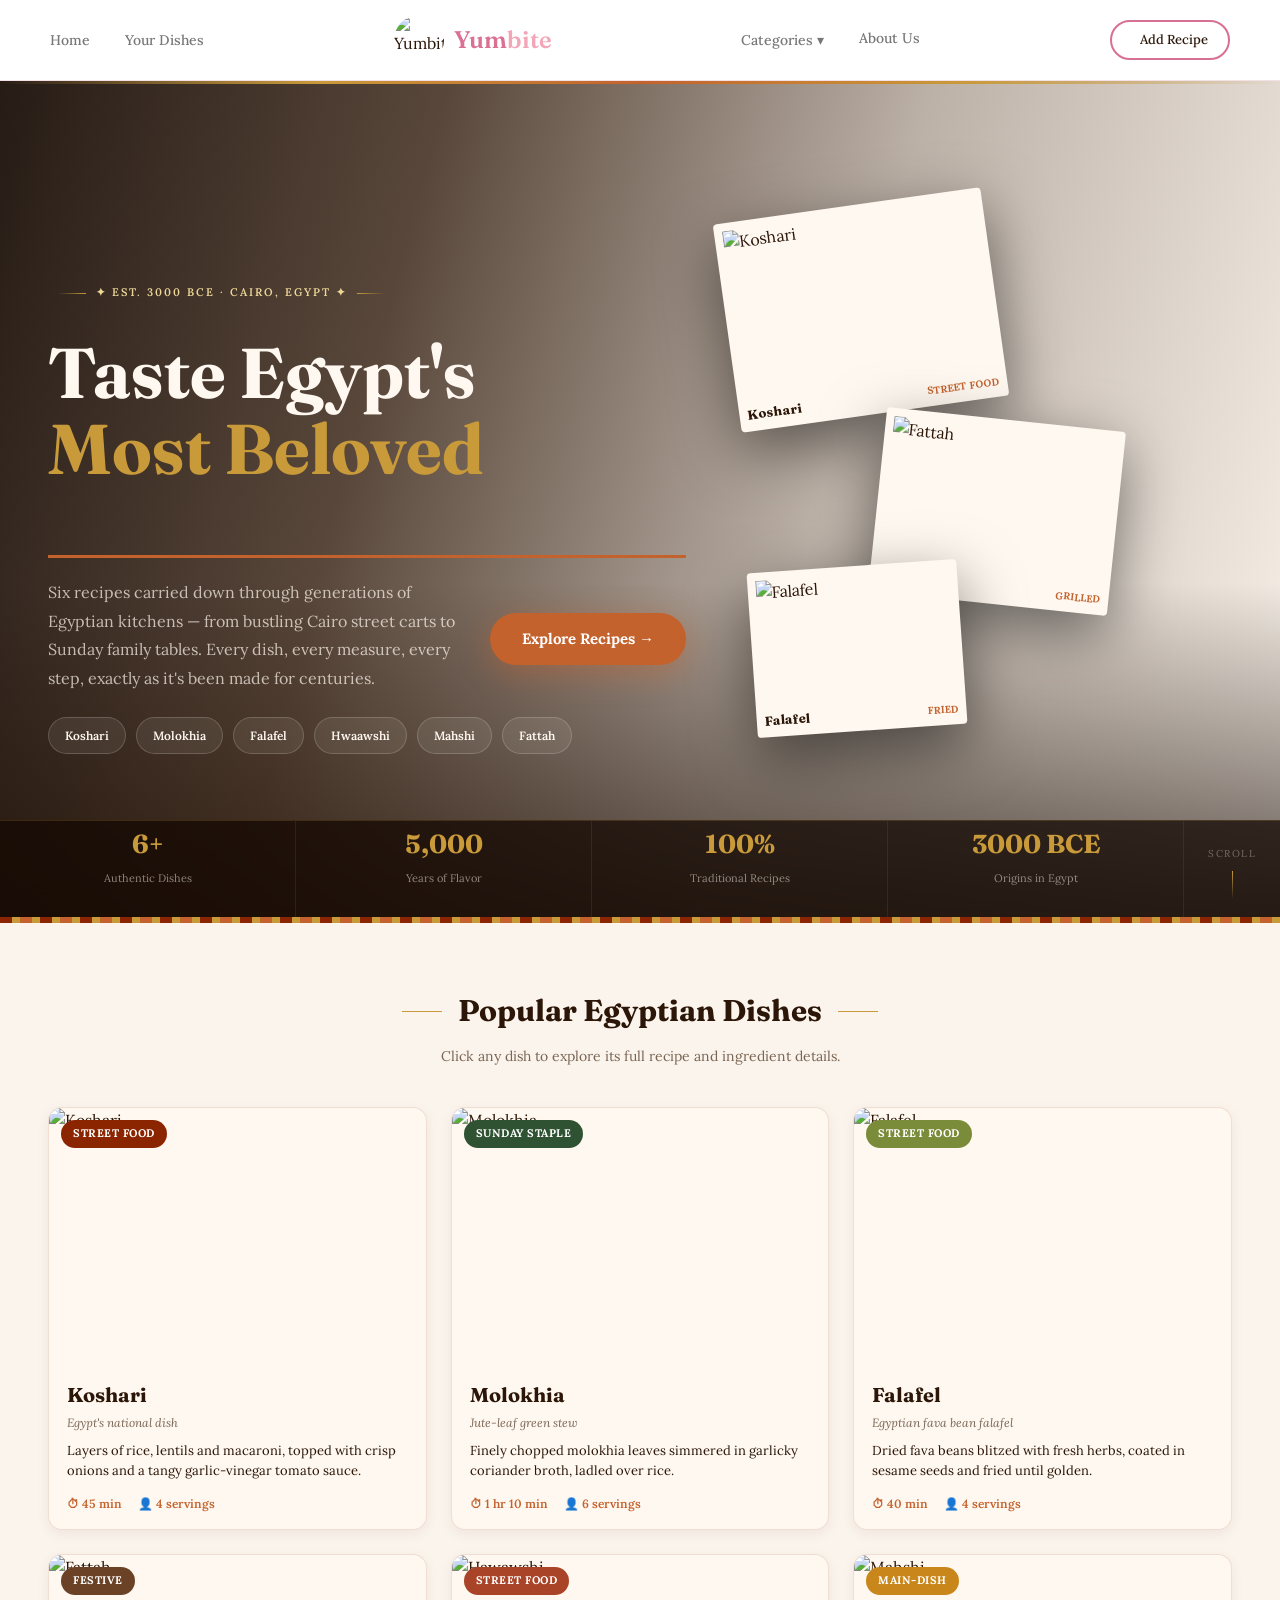
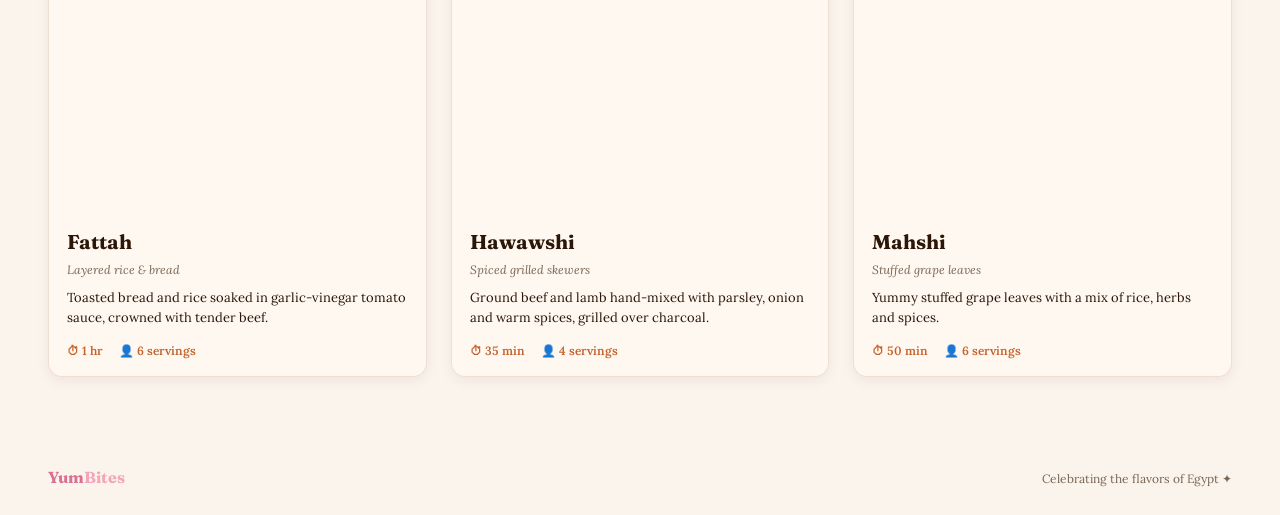
==== Egypt.html @ bc838e88 "Add files via upload" ====
<!DOCTYPE html>
<html lang="en">
<head>
<meta charset="UTF-8">
<meta name="viewport" content="width=device-width, initial-scale=1.0">
<title>YumBites — Taste Egypt's Most Beloved Dishes</title>
<link rel="stylesheet" href="egypt.css">
</head>
<body id="top">

  <!-- ============ NAVBAR ============ -->
  <header class="recipe-header">
        <div class="header-container">
            <nav class="nav-links right-nav">
                <a href="index.html#home">Home</a>
                <a href="dishes.html">Your Dishes</a>
            </nav>

            <div class="logo">
                <img src="images/logo.jpeg" alt="Yumbite Logo">
                <h1>Yum<span>bite</span></h1>
            </div>

            <nav class="nav-links left-nav">
                <div class="dropdown">
                <a href="#" class="dropdown-btn">Categories ▾</a>
                <div class="dropdown-menu">
                    <a href="korea.html">Korea </a>
                     <a href="Italy.html">Italy </a>
                     <a href="mexico.html">Mexico </a>
                </div>
              </div>
                <a href="index.html#about">About Us</a>
            </nav>

            <div class="header-buttons">
                <a href="dishes.html" class="btn add-btn">
                    <i class="fa-solid fa-plus"></i> Add Recipe
                </a>
            </div>
        </div>
    </header>

  <!-- ============ HERO ============ -->
  <header class="hero">
    <div class="hero-strip"></div>
    <div class="hero-inner">
      <div class="hero-left">
        <span class="hero-badge">✦ Est. 3000 BCE · Cairo, Egypt ✦</span>
        <h1 class="hero-headline">
          <span class="line line-white">Taste Egypt's</span>
          <span class="line line-gold">Most Beloved</span>
          <span class="cycle-wrap">
            <span class="cycle-word" style="animation-delay:0s">Koshari</span>
            <span class="cycle-word" style="animation-delay:-2.8s">Molokhia</span>
            <span class="cycle-word" style="animation-delay:-5.6s">Falafel</span>
            <span class="cycle-word" style="animation-delay:-8.4s">Hwaawshi</span>
            <span class="cycle-word" style="animation-delay:-11.2s">Mahshi</span>
            <span class="cycle-word" style="animation-delay:-14s">Fattah</span>
          </span>
        </h1>
        <p class="hero-desc">Six recipes carried down through generations of Egyptian kitchens — from bustling Cairo street carts to Sunday family tables. Every dish, every measure, every step, exactly as it's been made for centuries.</p>
        <div class="hero-cta">
          <a href="#dishes" class="btn-primary">Explore Recipes →</a>
        </div>
         <div class="hero-pills">
          <a href="#dish-koshari" class="pill" style="animation-delay:.55s">Koshari</a>
          <a href="#dish-molokhia" class="pill" style="animation-delay:.62s">Molokhia</a>
          <a href="#dish-taameya" class="pill" style="animation-delay:.69s">Falafel</a>
          <a href="#dish-hwaawshi" class="pill" style="animation-delay:.76s">Hwaawshi</a>
          <a href="#dish-kofta" class="pill" style="animation-delay:.83s">Mahshi</a>
          <a href="#dish-fattah" class="pill" style="animation-delay:.91s">Fattah</a>
        </div>
      </div>
      <div class="hero-right">
        <div class="polaroid polaroid-1">
          <img src="images/koshari.jpeg" alt="Koshari">
          <div class="polaroid-label"><strong>Koshari</strong><span>Street Food</span></div>
        </div>
        <div class="polaroid polaroid-2">
          <img src="images/fattah.jpeg" alt="Fattah">
          <div class="polaroid-label"><strong>Fattah</strong><span>Grilled</span></div>
        </div>
        <div class="polaroid polaroid-3">
          <img src="images/falafel.jpeg" alt="Falafel">
          <div class="polaroid-label"><strong>Falafel</strong><span>Fried</span></div>
        </div>
      </div>
    </div>

    <div class="stats-bar">
      <div class="stat" style="animation-delay:.7s"><strong>6+</strong><span>Authentic Dishes</span></div>
      <div class="stat" style="animation-delay:.8s"><strong>5,000</strong><span>Years of Flavor</span></div>
      <div class="stat" style="animation-delay:.9s"><strong>100%</strong><span>Traditional Recipes</span></div>
      <div class="stat" style="animation-delay:1s"><strong>3000 BCE</strong><span>Origins in Egypt</span></div>
      <div class="scroll-indicator"><span>Scroll</span><i></i></div>
    </div>
  </header>

  <div class="decor-band"></div>

  <!-- ============ DISH GRID ============ -->
  <section class="dish-grid-section" id="dishes">
    <div class="section-heading">
      <h2>Popular Egyptian Dishes</h2>
      <p>Click any dish to explore its full recipe and ingredient details.</p>
    </div>

    <div class="dish-grid">

      <a href="#dish-koshari" class="card card-hover" style="animation-delay:.00s;--hero-color:#8B2500">
        <div class="card-img"><span class="tag">Street Food</span><img src="images/koshari.jpeg" alt="Koshari"></div>
        <div class="card-body">
          <h3>Koshari</h3>
          <p class="sub">Egypt's national dish</p>
          <p class="desc">Layers of rice, lentils and macaroni, topped with crisp onions and a tangy garlic-vinegar tomato sauce.</p>
          <div class="meta"><span>⏱ 45 min</span><span>👤 4 servings</span></div>
        </div>
      </a>

      <a href="#dish-molokhia" class="card card-hover" style="animation-delay:.07s;--hero-color:#2F5233">
        <div class="card-img"><span class="tag">Sunday Staple</span><img src="images/molokhia.jpeg" alt="Molokhia"></div>
        <div class="card-body">
          <h3>Molokhia</h3>
          <p class="sub">Jute-leaf green stew</p>
          <p class="desc">Finely chopped molokhia leaves simmered in garlicky coriander broth, ladled over rice.</p>
          <div class="meta"><span>⏱ 1 hr 10 min</span><span>👤 6 servings</span></div>
        </div>
      </a>

      <a href="#dish-falafel" class="card card-hover" style="animation-delay:.14s;--hero-color:#7A8C3A">
        <div class="card-img"><span class="tag">Street Food</span><img src="images/falafel.jpeg" alt="Falafel"></div>
        <div class="card-body">
          <h3>Falafel</h3>
          <p class="sub">Egyptian fava bean falafel</p>
          <p class="desc">Dried fava beans blitzed with fresh herbs, coated in sesame seeds and fried until golden.</p>
          <div class="meta"><span>⏱ 40 min</span><span>👤 4 servings</span></div>
        </div>
      </a>

      <a href="#dish-fattah" class="card card-hover" style="animation-delay:.21s;--hero-color:#6B4226">
        <div class="card-img"><span class="tag">Festive</span><img src="images/fattah.jpeg" alt="Fattah"></div>
        <div class="card-body">
          <h3>Fattah</h3>
          <p class="sub">Layered rice & bread</p>
          <p class="desc">Toasted bread and rice soaked in garlic-vinegar tomato sauce, crowned with tender beef.</p>
          <div class="meta"><span>⏱ 1 hr</span><span>👤 6 servings</span></div>
        </div>
      </a>

      <a href="#dish-hawawshi" class="card card-hover" style="animation-delay:.28s;--hero-color:#A94428">
        <div class="card-img"><span class="tag">Street Food</span><img src="images/hawawshi.jpeg" alt="Hawawshi"></div>
        <div class="card-body">
          <h3>Hawawshi</h3>
          <p class="sub">Spiced grilled skewers</p>
          <p class="desc">Ground beef and lamb hand-mixed with parsley, onion and warm spices, grilled over charcoal.</p>
          <div class="meta"><span>⏱ 35 min</span><span>👤 4 servings</span></div>
        </div>
      </a>

      <a href="#dish-mahshi" class="card card-hover" style="animation-delay:.35s;--hero-color:#C9861A">
        <div class="card-img"><span class="tag">Main-Dish</span><img src="images/mahshi.jpeg" alt="Mahshi"></div>
        <div class="card-body">
          <h3>Mahshi</h3>
          <p class="sub">Stuffed grape leaves</p>
          <p class="desc">Yummy stuffed grape leaves with a mix of rice, herbs and spices.</p>
          <div class="meta"><span>⏱ 50 min</span><span>👤 6 servings</span></div>
        </div>
      </a>

    </div>
  </section>
  <!-- ============ DISH DETAIL: KOSHARI ============ -->
  <section id="dish-koshari" class="detail" style="--hero-color:#8B2500">
    <div class="splash"><img src="images/koshari.jpeg" alt="Koshari"><div class="splash-overlay"></div><div class="splash-text"><span class="splash-tag">Street Food</span><h2>Koshari</h2></div><div class="splash-bar"><span></span></div></div>
    <div class="detail-left">
      <a href="#home" class="back-btn">←</a>
      <div class="detail-hero">
        <img src="images/koshari.jpeg" alt="Koshari">
        <div class="detail-hero-text">
          <span class="detail-tag">Street Food</span>
          <h2>Koshari</h2>
          <p>Egypt's national dish</p>
        </div>
      </div>
      <div class="meta-row">
        <span>⏱ 45 min</span><span>📊 Easy</span><span>👤 4 servings</span>
      </div>
      <p class="detail-desc">Koshari is the dish every Egyptian grows up on — a hearty, entirely vegetarian bowl of rice, lentils and macaroni, finished with crisp fried onions, chickpeas and a bright garlic-vinegar tomato sauce. It's sold from carts on nearly every Cairo street corner and made just as often at home.</p>
      <div class="ing-heading"><h3>How to Prepare</h3></div>
      <ol class="steps">
        <li><span class="num">1</span><div><h4>Cook the rice</h4><p>Steam the rice until tender and fluffy, then set aside covered.</p></div></li>
        <li><span class="num">2</span><div><h4>Cook the lentils</h4><p>Simmer lentils in salted water until soft, about 20 minutes.</p></div></li>
        <li><span class="num">3</span><div><h4>Boil the macaroni</h4><p>Cook until just al dente, then drain.</p></div></li>
        <li><span class="num">4</span><div><h4>Fry the onions</h4><p>Fry sliced onions in oil until deep golden and crisp; drain on paper towels.</p></div></li>
        <li><span class="num">5</span><div><h4>Make the sauce</h4><p>Simmer tomato sauce with garlic vinegar and a pinch of chili until thickened.</p></div></li>
        <li><span class="num">6</span><div><h4>Layer & serve</h4><p>Layer rice, lentils, macaroni and chickpeas in a bowl, top with sauce and crispy onions.</p></div></li>
      </ol>
    </div>

    <div class="detail-right">
      <div class="right-header"><h3>Ingredient Details</h3><p>7 ingredients</p></div>
      <div class="ing-cards">
        <div class="ing-card"><span class="emoji">🍚</span><strong>Rice</strong><span class="amt">1 cup</span><span class="note">Long-grain, rinsed</span></div>
        <div class="ing-card"><span class="emoji"></span><strong>Brown lentils</strong><span class="amt">1 cup</span><span class="note">Pre-soaked 10 min</span></div>
        <div class="ing-card"><span class="emoji">🍝</span><strong>Macaroni</strong><span class="amt">1 cup</span><span class="note">Small elbow shape</span></div>
        <div class="ing-card"><span class="emoji">🧅</span><strong>Onions</strong><span class="amt">3 large</span><span class="note">Thin half-moons</span></div>
        <div class="ing-card"><span class="emoji"></span><strong>Chickpeas</strong><span class="amt">1 can</span><span class="note">Drained & warmed</span></div>
        <div class="ing-card"><span class="emoji">🍅</span><strong>Tomato sauce</strong><span class="amt">2 cups</span><span class="note">Simple passata</span></div>
      </div>

      <div class="flavor-card">
        <h4>Flavor Profile</h4>
        <div class="flavor-bar"><span>Savory</span><div class="track"><div class="fill" style="width:85%"></div></div></div>
        <div class="flavor-bar"><span>Spice</span><div class="track"><div class="fill" style="width:40%"></div></div></div>
        <div class="flavor-bar"><span>Aromatic</span><div class="track"><div class="fill" style="width:70%"></div></div></div>
        <div class="flavor-bar"><span>Richness</span><div class="track"><div class="fill" style="width:55%"></div></div></div>
      </div>

      <div class="tip-card">
        <h4>💡 Chef's Tip</h4>
        <p>Don't skip the garlic vinegar — it's the tang that ties every layer together. Make extra sauce; koshari always wants more.</p>
      </div>

      <div class="serve-card">
        <span class="emoji">👤</span><strong>Serves 4</strong>
        <p>Scale the rice and lentils 1:1 to feed a crowd.</p>
      </div>
    </div>
  </section>

  <!-- ============ DISH DETAIL: MOLOKHIA ============ -->
  <section id="dish-molokhia" class="detail" style="--hero-color:#2F5233">
    <div class="splash"><img src="images/molokhia.jpeg" alt="Molokhia"><div class="splash-overlay"></div><div class="splash-text"><span class="splash-tag">Sunday Staple</span><h2>Molokhia</h2></div><div class="splash-bar"><span></span></div></div>
    <div class="detail-left">
      <a href="#home" class="back-btn">←</a>
      <div class="detail-hero">
        <img src="images/molokhia.jpeg" alt="Molokhia">
        <div class="detail-hero-text">
          <span class="detail-tag">Sunday Staple</span>
          <h2>Molokhia</h2>
          <p>Jute-leaf green stew</p>
        </div>
      </div>
      <div class="meta-row">
        <span>⏱ 1 hr 10 min</span><span>📊 Medium</span><span>👤 6 servings</span>
      </div>
      <p class="detail-desc">Molokhia is a deep-green, garlicky stew made from finely chopped jute leaves simmered in rich broth. Ladled hot over rice, it's the dish most Egyptians name first when asked about home cooking.</p>
      <div class="ing-heading"><h3>How to Prepare</h3></div>
      <ol class="steps">
        <li><span class="num">1</span><div><h4>Prepare the broth</h4><p>Bring chicken broth to a gentle simmer in a wide pot.</p></div></li>
        <li><span class="num">2</span><div><h4>Chop the leaves</h4><p>Finely chop or mince the molokhia leaves until almost fine as herbs.</p></div></li>
        <li><span class="num">3</span><div><h4>Make the taqliya</h4><p>Sizzle crushed garlic and coriander in hot ghee until fragrant, about 30 seconds.</p></div></li>
        <li><span class="num">4</span><div><h4>Combine</h4><p>Stir the taqliya and chopped leaves into the simmering broth.</p></div></li>
        <li><span class="num">5</span><div><h4>Simmer</h4><p>Cook gently for 10–15 minutes, stirring often — don't let it boil hard.</p></div></li>
        <li><span class="num">6</span><div><h4>Serve</h4><p>Ladle hot over steamed rice.</p></div></li>
      </ol>
    </div>

    <div class="detail-right">
      <div class="right-header"><h3>Ingredient Details</h3><p>6 ingredients</p></div>
      <div class="ing-cards">
        <div class="ing-card"><span class="emoji">🌿</span><strong>Molokhia</strong><span class="amt">500g</span><span class="note">Fresh or frozen</span></div>
        <div class="ing-card"><span class="emoji">🍗</span><strong>Broth</strong><span class="amt">4 cups</span><span class="note">Chicken or rabbit</span></div>
        <div class="ing-card"><span class="emoji">🧄</span><strong>Garlic</strong><span class="amt">6 cloves</span><span class="note">Crushed, not minced</span></div>
        <div class="ing-card"><span class="emoji">🌱</span><strong>Coriander</strong><span class="amt">2 tbsp</span><span class="note">Freshly ground</span></div>
        <div class="ing-card"><span class="emoji">🧈</span><strong>Ghee</strong><span class="amt">2 tbsp</span><span class="note">Or clarified butter</span></div>
        <div class="ing-card"><span class="emoji">🍚</span><strong>Rice</strong><span class="amt">2 cups</span><span class="note">Served alongside</span></div>
      </div>

      <div class="flavor-card">
        <h4>Flavor Profile</h4>
        <div class="flavor-bar"><span>Savory</span><div class="track"><div class="fill" style="width:80%"></div></div></div>
        <div class="flavor-bar"><span>Spice</span><div class="track"><div class="fill" style="width:30%"></div></div></div>
        <div class="flavor-bar"><span>Aromatic</span><div class="track"><div class="fill" style="width:90%"></div></div></div>
        <div class="flavor-bar"><span>Richness</span><div class="track"><div class="fill" style="width:60%"></div></div></div>
      </div>

      <div class="tip-card">
        <h4>💡 Chef's Tip</h4>
        <p>The garlic-coriander taqliya is sizzled separately and stirred in last — it's what gives molokhia its signature aroma.</p>
      </div>

      <div class="serve-card">
        <span class="emoji">👤</span><strong>Serves 6</strong>
        <p>Pairs traditionally with plain rice and a squeeze of lemon.</p>
      </div>
    </div>
  </section>

  <!-- ============ DISH DETAIL: Falafel ============ -->
  <section id="dish-falafel" class="detail" style="--hero-color:#7A8C3A">
    <div class="splash"><img src="images/falafel.jpeg" alt="Falafel"><div class="splash-overlay"></div><div class="splash-text"><span class="splash-tag">Street Food</span><h2>Falafel</h2></div><div class="splash-bar"><span></span></div></div>
    <div class="detail-left">
      <a href="#home" class="back-btn">←</a>
      <div class="detail-hero">
        <img src="images/falafel.jpeg" alt="Falafel">
        <div class="detail-hero-text">
          <span class="detail-tag">Street Food</span>
          <h2>Falafel</h2>
          <p>Egyptian fava bean falafel</p>
        </div>
      </div>
      <div class="meta-row">
        <span>⏱ 40 min</span><span>📊 Medium</span><span>👤 4 servings</span>
      </div>
      <p class="detail-desc">Unlike the chickpea falafel found elsewhere, Egyptian ta'ameya is made from dried fava beans blended with a generous handful of fresh herbs, then rolled in sesame seeds before frying — giving it a shatteringly crisp shell and a vivid green center.</p>
      <div class="ing-heading"><h3>How to Prepare</h3></div>
      <ol class="steps">
        <li><span class="num">1</span><div><h4>Soak the beans</h4><p>Soak split fava beans overnight in plenty of water.</p></div></li>
        <li><span class="num">2</span><div><h4>Grind with herbs</h4><p>Drain and process the beans with herbs, onion and garlic to a coarse paste.</p></div></li>
        <li><span class="num">3</span><div><h4>Season</h4><p>Mix in ground coriander, cumin, salt and a little baking powder; rest 20 minutes.</p></div></li>
        <li><span class="num">4</span><div><h4>Shape</h4><p>Form into small flat patties.</p></div></li>
        <li><span class="num">5</span><div><h4>Coat in sesame</h4><p>Press each patty into sesame seeds on both sides.</p></div></li>
        <li><span class="num">6</span><div><h4>Fry</h4><p>Deep fry in hot oil until deep golden and crisp, about 3 minutes per side.</p></div></li>
      </ol>
    </div>

    <div class="detail-right">
      <div class="right-header"><h3>Ingredient Details</h3><p>6 ingredients</p></div>
      <div class="ing-cards">
        <div class="ing-card"><span class="emoji">🫘</span><strong>Fava beans</strong><span class="amt">2 cups</span><span class="note">Dried, split, soaked</span></div>
        <div class="ing-card"><span class="emoji">🌿</span><strong>Herbs</strong><span class="amt">2 cups</span><span class="note">Parsley & cilantro</span></div>
        <div class="ing-card"><span class="emoji">🌱</span><strong>Dill</strong><span class="amt">½ cup</span><span class="note">Fresh only</span></div>
        <div class="ing-card"><span class="emoji">🧅</span><strong>Onion</strong><span class="amt">1 medium</span><span class="note">Roughly chopped</span></div>
        <div class="ing-card"><span class="emoji">🧄</span><strong>Garlic</strong><span class="amt">4 cloves</span><span class="note">Peeled</span></div>
        <div class="ing-card"><span class="emoji">🌰</span><strong>Sesame seeds</strong><span class="amt">½ cup</span><span class="note">For coating</span></div>
      </div>

      <div class="flavor-card">
        <h4>Flavor Profile</h4>
        <div class="flavor-bar"><span>Savory</span><div class="track"><div class="fill" style="width:70%"></div></div></div>
        <div class="flavor-bar"><span>Spice</span><div class="track"><div class="fill" style="width:45%"></div></div></div>
        <div class="flavor-bar"><span>Aromatic</span><div class="track"><div class="fill" style="width:95%"></div></div></div>
        <div class="flavor-bar"><span>Richness</span><div class="track"><div class="fill" style="width:35%"></div></div></div>
      </div>

      <div class="tip-card">
        <h4>💡 Chef's Tip</h4>
        <p>Never use canned or cooked beans — raw soaked fava is what gives ta'ameya its light, fluffy interior.</p>
      </div>

      <div class="serve-card">
        <span class="emoji">👤</span><strong>Serves 4</strong>
        <p>Makes about 20 patties — great tucked into warm bread.</p>
      </div>
    </div>
  </section>

  <!-- ============ DISH DETAIL: FATTAH ============ -->
  <section id="dish-fattah" class="detail" style="--hero-color:#6B4226">
    <div class="splash"><img src="images/fattah.jpeg" alt="Fattah"><div class="splash-overlay"></div><div class="splash-text"><span class="splash-tag">Festive</span><h2>Fattah</h2></div><div class="splash-bar"><span></span></div></div>
    <div class="detail-left">
      <a href="#home" class="back-btn">←</a>
      <div class="detail-hero">
        <img src="images/fattah.jpeg" alt="Fattah">
        <div class="detail-hero-text">
          <span class="detail-tag">Festive</span>
          <h2>Fattah</h2>
          <p>Layered rice & bread</p>
        </div>
      </div>
      <div class="meta-row">
        <span>⏱ 1 hr</span><span>📊 Medium</span><span>👤 6 servings</span>
      </div>
      <p class="detail-desc">Fattah is a celebration dish — crisp toasted bread and fragrant rice soaked in a bright garlic-vinegar tomato sauce, layered and topped with tender slow-cooked beef. It's the centerpiece of feasts and family gatherings.</p>
      <div class="ing-heading"><h3>How to Prepare</h3></div>
      <ol class="steps">
        <li><span class="num">1</span><div><h4>Toast the bread</h4><p>Tear bread into pieces and toast or fry until deeply crisp.</p></div></li>
        <li><span class="num">2</span><div><h4>Cook the rice</h4><p>Steam rice with a touch of ghee until fluffy.</p></div></li>
        <li><span class="num">3</span><div><h4>Boil the meat</h4><p>Simmer beef cubes with onion and bay leaf until fork-tender, about 1.5 hours.</p></div></li>
        <li><span class="num">4</span><div><h4>Make the sauce</h4><p>Combine tomato sauce with garlic vinegar and a splash of the beef broth; simmer.</p></div></li>
        <li><span class="num">5</span><div><h4>Layer</h4><p>Layer toasted bread, then rice, then soak generously with sauce.</p></div></li>
        <li><span class="num">6</span><div><h4>Top & serve</h4><p>Crown with the beef and a final drizzle of sauce.</p></div></li>
      </ol>
    </div>

    <div class="detail-right">
      <div class="right-header"><h3>Ingredient Details</h3><p>6 ingredients</p></div>
      <div class="ing-cards">
        <div class="ing-card"><span class="emoji">🍞</span><strong>Flatbread</strong><span class="amt">4 loaves</span><span class="note">Toasted to shards</span></div>
        <div class="ing-card"><span class="emoji">🍚</span><strong>Rice</strong><span class="amt">2 cups</span><span class="note">Long-grain</span></div>
        <div class="ing-card"><span class="emoji">🥩</span><strong>Beef</strong><span class="amt">1 kg</span><span class="note">Chuck, cubed</span></div>
        <div class="ing-card"><span class="emoji">🍅</span><strong>Tomato sauce</strong><span class="amt">2 cups</span><span class="note">Simmered thick</span></div>
        <div class="ing-card"><span class="emoji">🧄</span><strong>Garlic vinegar</strong><span class="amt">4 tbsp</span><span class="note">Sharp & bright</span></div>
        <div class="ing-card"><span class="emoji">🧈</span><strong>Ghee</strong><span class="amt">3 tbsp</span><span class="note">For frying bread</span></div>
      </div>

      <div class="flavor-card">
        <h4>Flavor Profile</h4>
        <div class="flavor-bar"><span>Savory</span><div class="track"><div class="fill" style="width:90%"></div></div></div>
        <div class="flavor-bar"><span>Spice</span><div class="track"><div class="fill" style="width:35%"></div></div></div>
        <div class="flavor-bar"><span>Aromatic</span><div class="track"><div class="fill" style="width:75%"></div></div></div>
        <div class="flavor-bar"><span>Richness</span><div class="track"><div class="fill" style="width:85%"></div></div></div>
      </div>

      <div class="tip-card">
        <h4>💡 Chef's Tip</h4>
        <p>Soak the bread just before serving — any earlier and it turns soggy instead of staying pleasantly crisp underneath.</p>
      </div>

      <div class="serve-card">
        <span class="emoji">👤</span><strong>Serves 6</strong>
        <p>Traditionally served at celebrations and Eid gatherings.</p>
      </div>
    </div>
  </section>

<!-- ============ DISH DETAIL: HAWAWSHI ============ -->
<section id="dish-hawawshi" class="detail" style="--hero-color:#A94428">

  <div class="splash">
    <img src="images/hawawshi.jpeg" alt="Hawawshi">
    <div class="splash-overlay"></div>

    <div class="splash-text">
      <span class="splash-tag">Street Food</span>
      <h2>Hawawshi</h2>
    </div>

    <div class="splash-bar">
      <span></span>
    </div>
  </div>

  <div class="detail-left">

    <a href="#home" class="back-btn">←</a>

    <div class="detail-hero">
      <img src="images/hawawshi.jpeg" alt="Hawawshi">

      <div class="detail-hero-text">
        <span class="detail-tag">Street Food</span>
        <h2>Hawawshi</h2>
        <p>Egyptian spiced meat stuffed in bread</p>
      </div>
    </div>

    <div class="meta-row">
      <span>⏱ 35 min</span>
      <span>📊 Easy</span>
      <span>👤 4 servings</span>
    </div>

    <p class="detail-desc">
      Hawawshi is a beloved Egyptian street food made by stuffing
      pita or baladi bread with seasoned minced beef, onion, peppers
      and aromatic spices. The stuffed bread is baked or grilled until
      the bread becomes crisp and golden while the meat remains juicy
      and flavorful.
    </p>
    <div class="ing-heading">
      <h3>How to Prepare</h3>
    </div>

    <ol class="steps">

      <li>
        <span class="num">1</span>
        <div>
          <h4>Prepare the filling</h4>
          <p>
            Mix the ground beef with chopped onion, green pepper,
            parsley, garlic, cumin, coriander, salt and black pepper.
          </p>
        </div>
      </li>

      <li>
        <span class="num">2</span>
        <div>
          <h4>Prepare the bread</h4>
          <p>
            Carefully open each loaf of baladi bread to create a pocket
            without tearing the bread.
          </p>
        </div>
      </li>

      <li>
        <span class="num">3</span>
        <div>
          <h4>Stuff the bread</h4>
          <p>
            Spread an even layer of the meat mixture inside each loaf.
            Do not overfill the bread.
          </p>
        </div>
      </li>

      <li>
        <span class="num">4</span>
        <div>
          <h4>Brush with oil</h4>
          <p>
            Lightly brush both sides of the stuffed bread with oil.
          </p>
        </div>
      </li>

      <li>
        <span class="num">5</span>
        <div>
          <h4>Bake</h4>
          <p>
            Bake in a preheated oven at 200°C until the bread is crisp
            and golden and the meat is fully cooked, about 15–20 minutes.
          </p>
        </div>
      </li>

      <li>
        <span class="num">6</span>
        <div>
          <h4>Serve</h4>
          <p>
            Cut the Hawawshi into pieces and serve hot with salad,
            pickles or tahini.
          </p>
        </div>
      </li>

    </ol>

  </div>

  <div class="detail-right">

    <div class="right-header">
      <h3>Ingredient Details</h3>
      <p>8 ingredients</p>
    </div>

    <div class="ing-cards">

      <div class="ing-card">
        <span class="emoji">🥩</span>
        <strong>Ground beef</strong>
        <span class="amt">500g</span>
        <span class="note">Fresh minced beef</span>
      </div>

      <div class="ing-card">
        <span class="emoji">🧅</span>
        <strong>Onion</strong>
        <span class="amt">1 large</span>
        <span class="note">Finely chopped</span>
      </div>

      <div class="ing-card">
        <span class="emoji">🌶️</span>
        <strong>Green pepper</strong>
        <span class="amt">1 medium</span>
        <span class="note">Finely chopped</span>
      </div>

      <div class="ing-card">
        <span class="emoji">🌿</span>
        <strong>Parsley</strong>
        <span class="amt">½ cup</span>
        <span class="note">Fresh & chopped</span>
      </div>

      <div class="ing-card">
        <span class="emoji">🧄</span>
        <strong>Garlic</strong>
        <span class="amt">3 cloves</span>
        <span class="note">Minced</span>
      </div>

      <div class="ing-card">
        <span class="emoji">🌶️</span>
        <strong>Cumin</strong>
        <span class="amt">1 tsp</span>
        <span class="note">Ground</span>
      </div>

      <div class="ing-card">
        <span class="emoji">🌿</span>
        <strong>Coriander</strong>
        <span class="amt">1 tsp</span>
        <span class="note">Ground</span>
      </div>

      <div class="ing-card">
        <span class="emoji">🫓</span>
        <strong>Baladi bread</strong>
        <span class="amt">4 loaves</span>
        <span class="note">Fresh Egyptian bread</span></div>
    </div>

    <div class="flavor-card">
      <h4>Flavor Profile</h4>
      <div class="flavor-bar"><span>Savory</span><div class="track"><div class="fill" style="width:90%"></div></div></div>
      <div class="flavor-bar"><span>Spice</span><div class="track"><div class="fill" style="width:60%"></div></div></div>
      <div class="flavor-bar"><span>Aromatic</span><div class="track"><div class="fill" style="width:75%"></div></div></div>
      <div class="flavor-bar"><span>Richness</span><div class="track"><div class="fill" style="width:80%"></div></div>
      </div>

    </div>

    <div class="tip-card">
      <h4>💡 Chef's Tip</h4>
      <p>
        Spread the meat mixture evenly and keep it relatively thin.
        This helps the meat cook completely before the bread becomes
        too dark.
      </p>
    </div>

    <div class="serve-card">
      <span class="emoji">👤</span>
      <strong>Serves 4</strong>
      <p>Serve hot with pickles, salad, tahini or your favorite dipping sauce.
      </p>
    </div>

  </div>

</section>
  <!-- ============ DISH DETAIL: MAHSHI ============ -->
  <section id="dish-mahshi" class="detail" style="--hero-color:#C9861A">
    <div class="splash"><img src="images/mahshi.jpeg" alt="Mahshi"><div class="splash-overlay"></div><div class="splash-text"><span class="splash-tag">Main-Dish</span><h2>Mahshi</h2></div><div class="splash-bar"><span></span></div></div>
    <div class="detail-left">
      <a href="#home" class="back-btn">←</a>
      <div class="detail-hero">
        <img src="images/mahshi.jpeg" alt="Mahshi">
        <div class="detail-hero-text">
          <span class="detail-tag">Main-Dish</span>
          <h2>Mahshi</h2>
          <p>Stuffed zucchini & eggplant</p>
        </div>
      </div>
      <div class="meta-row">
        <span>⏱  1 hr 15 min</span><span>📊 Easy</span><span>👤 6 servings</span>
      </div>
      <p class="detail-desc">Egyptian Mahshi is a beloved homemade dish made with hollowed zucchini
      and eggplant stuffed with a flavorful rice mixture of tomatoes, onions,
      herbs and warm spices. The vegetables are slowly cooked in a rich tomato
      broth until tender, juicy and full of traditional Egyptian flavor..</p>
      <div class="ing-heading"><h3>How to Prepare</h3></div>
      <ol class="steps">
       <li><span class="num">1</span><div><h4>Prepare the vegetables</h4><p> Wash the zucchini and eggplant. Carefully hollow them out using a vegetable corer, leaving enough flesh around the edges so they don't break.</p></div></li>
      <li><span class="num">2</span><div><h4>Make the rice filling</h4><p>Mix rinsed rice with grated tomatoes, chopped onion, parsley,cilantro, dill, garlic, oil, cumin, salt and pepper</p></div></li>
      <li><span class="num">3</span><div><h4>Stuff the zucchini & eggplant</h4><p>Fill each vegetable with the rice mixture, leaving about onequarter of the vegetable empty because the rice will expandwhile cooking.</p></div></li>
      <li><span class="num">4</span><div><h4>Arrange the pot</h4><p>Arrange the stuffed zucchini and eggplant tightly in a largecooking pot, standing them upright or laying them closely together.</p></div></li>
      <li><span class="num">5</span><div><h4>Add the tomato broth</h4><p>Mix tomato sauce with water, salt, pepper and a little cumin.Pour the liquid into the pot until it reaches about halfway upthe vegetables.</p></div></li>
      <li><span class="num">6</span><div><h4>Cook slowly</h4><p>Bring to a gentle boil, then reduce the heat, cover and simmerfor about 45–55 minutes until the vegetables are tender and therice is completely cooked.</p></div></li>
       <li><span class="num">7</span> <div><h4>Serve</h4><p>Carefully remove the mahshi from the pot and serve hot withextra tomato sauce or a side of Egyptian salad.</p></div></li>
       </ol>
    </div>


    <div class="detail-right">
      <div class="right-header"><h3>Ingredient Details</h3><p>12 ingredients</p></div>
      <div class="ing-cards">
        <div class="ing-card"><span class="emoji">🥒</span><strong>Zucchini</strong><span class="amt">8 medium</span><span class="note">Hollowed carefully</span></div>
        <div class="ing-card"><span class="emoji">🍆</span><strong>Small eggplant</strong><span class="amt">6 medium</span><span class="note">Small Egyptian eggplant</span></div>
        <div class="ing-card"><span class="emoji">🍚</span><strong>Short-grain rice</strong><span class="amt">2 cup</span><span class="note">Short-grain, rinsed</span></div>
        <div class="ing-card"><span class="emoji">🍅</span><strong>Tomatoes</strong><span class="amt">4 large</span><span class="note">Freshly grated</span></div>
        <div class="ing-card"><span class="emoji">🧅</span><strong>Onion</strong><span class="amt">2 medium</span><span class="note">Finely chopped</span></div>
        <div class="ing-card"><span class="emoji">🌿</span><strong> Fresh parsley</strong><span class="amt">2 cups</span><span class="note">Parsley, dill & cilantro</span></div>
        <div class="ing-card"><span class="emoji">🧄</span><strong>Garlic</strong><span class="amt">4 cloves</span><span class="note">Freshly minced</span></div>
        <div class="ing-card"><span class="emoji">🍅</span><strong>Tomato sauce</strong><span class="amt">2 cup</span><span class="note">For cooking broth</span></div>
      </div>

      <div class="flavor-card">
        <h4>Flavor Profile</h4>
        <div class="flavor-bar"><span>Savory</span><div class="track"><div class="fill" style="width:15%"></div></div></div>
        <div class="flavor-bar"><span>Spice</span><div class="track"><div class="fill" style="width:10%"></div></div></div>
        <div class="flavor-bar"><span>Aromatic</span><div class="track"><div class="fill" style="width:55%"></div></div></div>
        <div class="flavor-bar"><span>Richness</span><div class="track"><div class="fill" style="width:92%"></div></div></div>
      </div>

      <div class="tip-card">
        <h4>💡 Chef's Tip</h4>
        <p>Use day-old croissants instead of puff pastry for an even richer, more buttery version of this dessert.</p>
      </div>

      <div class="serve-card">
        <span class="emoji">👤</span><strong>Serves 6</strong>
        <p>Best served warm, straight from the baking dish.</p>
      </div>
    </div>
  </section>
    <footer class="site-footer">
    <span class="footer-logo">Yum<span>Bites</span></span>
    <span class="footer-note">Celebrating the flavors of Egypt ✦</span>
  </footer>

</body>
</html>
---- egypt.css ----
@import url('https://fonts.googleapis.com/css2?family=Fraunces:ital,opsz,wght@0,9..144,300..700;1,9..144,300..700&family=Lora:ital,wght@0,400..600;1,400..600&display=swap');

/* ============ TOKENS ============ */
:root{
  --background:#FBF4EC;
  --card:#FFF8F0;
  --foreground:#2B1608;
  --primary:#8B2500;
  --secondary:#F0E4CF;
  --muted:#E8D9C4;
  --muted-foreground:#7A6553;
  --accent:#C4622D;
  --gold:#C99A3A;
  --gold-light:#EDD89A;
  --border:rgba(139,37,0,0.12);
}

*{box-sizing:border-box;margin:0;padding:0;}

html{scroll-behavior:smooth;}

body{
  background:var(--background);
  color:var(--foreground);
  font-family:'Lora',Georgia,serif;
  line-height:1.6;
}

h1,h2,h3,h4{
  font-family:'Fraunces',Georgia,serif;
}

a{text-decoration:none;color:inherit;}
ol{list-style:none;}

/* scrollbar */
::-webkit-scrollbar{width:4px;}
::-webkit-scrollbar-track{background:transparent;}
::-webkit-scrollbar-thumb{background:var(--muted);border-radius:2px;}
::-webkit-scrollbar-thumb:hover{background:var(--muted-foreground);}

/* ---  Header --- */
/* --- Professional Header --- */
.recipe-header {
    background-color: #ffffff; 
    border-bottom: 1px solid #f3e1e8; 
    padding: 15px 50px;
    position: sticky;
    top: 0;
    z-index: 1000;
}

.header-container {
    max-width: 1300px;
    margin: 0 auto;
    display: flex;
    justify-content: space-between;
    align-items: center;
}

.logo {
    display: flex;
    align-items: center;
    gap: 10px;
}

.logo img {
    width: 50px;
    height: 50px;
    border-radius: 50%;
    object-fit: cover;
}

.logo h1 {
    font-size: 24px;
    color: #db7093; 
    font-weight: 600;
}

.logo span {
    color: #f3a6b8;
}

.nav-links {
    display: flex;
    gap: 35px;
}

.nav-links a {
    text-decoration: none;
    color: #777;
    font-size: 14px;
    font-weight: 500;
    transition: color 0.3s ease;
}

.nav-links a:hover,
.nav-links a.active {
    color: #db7093;
}

.header-buttons {
    display: flex;
    gap: 12px;
}

.btn {
    padding: 8px 20px;
    font-size: 13px;
    font-weight: 500;
    border-radius: 20px;
    cursor: pointer;
    transition: all 0.3s ease;
}

.header-buttons .add-btn {
    text-decoration: none;
    border: 2px solid #d87093; 
    display: inline-flex;
    align-items: center;
    gap: 8px;
    
}

.header-buttons .add-btn:hover {
    text-decoration: none;
    background-color: #be5c7e;
     
}

/* ============ HERO ============ */
.hero{
  position:relative;
  min-height:600px;
  height:calc(100vh - 64px);
  overflow:hidden;
  background:
    linear-gradient(105deg, rgba(20,9,3,0.92) 0%, rgba(43,22,8,0.78) 30%, rgba(43,22,8,0.30) 62%, transparent 100%),
    linear-gradient(to top, rgba(20,9,3,0.70) 0%, transparent 40%),
    url('images/pryamids.jpeg') center/cover no-repeat;
}
.hero-strip{
  position:absolute;top:0;left:0;right:0;height:3px;
  background:linear-gradient(90deg, transparent, var(--gold), var(--accent), var(--gold), transparent);
}
.hero-inner{
  display:flex;
  height:100%;
  padding:0 48px;
  align-items:center;
  gap:24px;
}
.hero-left{width:55%;
  padding-top:40px;
  display:grid;
  grid-template-columns:1fr auto;
  column-gap:30px;
  align-items:center;}
.hero-badge,
.hero-headline,
.hero-pills{
  grid-column:1 / -1;
}
.hero-desc{
  grid-column:1;
}
.hero-cta{
  grid-column:2;
  margin-top:20px;
  white-space:nowrap;
}
.hero-right{width:45%;position:relative;height:80%;}

.hero-badge{
  display:block;
  color:var(--gold-light);
  font-family:'Lora', Georgia, serif;
  font-size:11px;
  font-weight:600;
  letter-spacing:2px;
  text-transform:uppercase;
  margin-bottom:18px;

  opacity:0;
  animation:hero-in .7s cubic-bezier(.2,.8,.3,1.2) .1s forwards;
}

.hero-badge::before,
.hero-badge::after{
  content:"";
  display:inline-block;
  width:28px;
  height:1px;
  background:linear-gradient(
    90deg,
    transparent,
    var(--gold)
  );
  vertical-align:middle;
  margin:0 10px;
}

.hero-badge::after{
  background:linear-gradient(
    90deg,
    var(--gold),
    transparent
  );
}
.hero-headline{
  font-size:clamp(44px,5.5vw,72px);
  font-weight:700;
  line-height:1.08;
  margin-top:16px;
}
.hero-headline .line{display:block;opacity:0;animation:hero-in .7s cubic-bezier(.2,.8,.3,1.2) forwards;}
.line-white{color:#FFF8F0;animation-delay:.2s;}
.line-gold{color:var(--gold);animation-delay:.2s;}

.cycle-wrap{
  position:relative;
  display:block;
  min-width:100px;
  height:1em;
  color:var(--accent);
  border-bottom:3px solid var(--accent);
  opacity:0;
  animation:hero-in .7s cubic-bezier(.2,.8,.3,1.2) .2s forwards;
}
.cycle-word{
  position:absolute;left:0;top:0;
  white-space:nowrap;
  opacity:0;
  font-size: 0.8em;
  animation:word-cycle 16.8s linear infinite;
}
@keyframes word-cycle{
  0%{opacity:0;transform:translateY(22px) skewY(2deg);}
  1.5%{opacity:0;transform:translateY(22px) skewY(2deg);}
  4%{opacity:1;transform:translateY(0) skewY(0);}
  13%{opacity:1;transform:translateY(0) skewY(0);}
  15%{opacity:0;transform:translateY(-18px) skewY(-2deg);}
  16.6%{opacity:0;}
  100%{opacity:0;}
}

.hero-desc{
  margin-top:20px;
  max-width:420px;
  font-size:16px;
  line-height:1.8;
  color:rgba(255,248,240,0.70);
  opacity:0;
  animation:hero-in .7s cubic-bezier(.2,.8,.3,1.2) .35s forwards;
}

.hero-cta{margin-top:28px;opacity:0;animation:hero-in .7s cubic-bezier(.2,.8,.3,1.2) .45s forwards;}
.btn-primary{
  display:inline-block;
  background:var(--accent);
  color:#fff;
  font-size:15px;font-weight:700;
  padding:14px 32px;
  border-radius:28px;
  box-shadow:0 8px 32px rgba(196,98,45,0.45);
  transition:transform .25s ease, box-shadow .25s ease;
}
.btn-primary:hover{transform:translateY(-2px);box-shadow:0 12px 40px rgba(196,98,45,0.6);}

.hero-pills{margin-top:24px;display:flex;flex-wrap:wrap;gap:10px;}
.pill{
  font-size:12px;font-weight:600;
  padding:8px 16px;
  border-radius:20px;
  background:rgba(255,248,240,0.08);
  border:1px solid rgba(255,248,240,0.18);
  color:#FFF8F0;
  opacity:0;
  animation:hero-in .5s cubic-bezier(.2,.8,.3,1.2) forwards;
  transition:background .2s ease, border-color .2s ease;
}
.pill:hover{background:rgba(196,98,45,0.25);border-color:var(--accent);}

@keyframes hero-in{
  from{opacity:0;transform:translateY(32px);}
  to{opacity:1;transform:translateY(0);}
}

/* polaroids */
.polaroid{
  position:absolute;
  background:#FFF8F0;
  padding:8px 8px 28px 8px;
  border-radius:4px;
  box-shadow:0 20px 60px rgba(0,0,0,0.5);
}
.polaroid img{width:100%;height:100%;object-fit:cover;display:block;}
.polaroid-label{position:absolute;bottom:6px;left:8px;right:8px;display:flex;justify-content:space-between;align-items:baseline;}
.polaroid-label strong{font-family:'Fraunces',serif;font-size:13px;font-weight:700;color:#2B1608;}
.polaroid-label span{font-size:10px;font-weight:700;text-transform:uppercase;color:var(--accent);}

.polaroid-1{width:270px;height:210px;top:6%;left:3%;transform:rotate(-8deg);animation:float-1 4.2s ease-in-out infinite;}
.polaroid-2{width:240px;height:185px;top:38%;left:32%;transform:rotate(6deg);animation:float-2 3.6s ease-in-out infinite .9s;}
.polaroid-3{width:210px;height:165px;top:60%;left:8%;transform:rotate(-4deg);animation:float-3 5s ease-in-out infinite .4s;}

@keyframes float-1{0%,100%{transform:rotate(-8deg) translateY(0);}50%{transform:rotate(-8deg) translateY(14px);}}
@keyframes float-2{0%,100%{transform:rotate(6deg) translateY(0);}50%{transform:rotate(6deg) translateY(10px);}}
@keyframes float-3{0%,100%{transform:rotate(-4deg) translateY(0);}50%{transform:rotate(-4deg) translateY(18px);}}

/* stats bar */
.stats-bar{
  position:absolute;bottom:0;left:0;right:0;
  display:flex;
  background:rgba(20,9,3,0.75);
  backdrop-filter:blur(16px);
  border-top:1px solid rgba(201,154,58,0.2);
}
.stat{
  flex:1;
  text-align:center;
  padding:3px 8px;
  border-right:1px solid rgba(201,154,58,0.12);
  opacity:0;
  animation:stat-in .6s ease forwards;
}
.stat strong{display:block;font-family:'Fraunces',serif;font-size:26px;font-weight:700;color:var(--gold);}
.stat span{display:block;font-size:11px;color:rgba(255,248,240,0.5);margin-top:4px;}
@keyframes stat-in{from{opacity:0;transform:translateY(12px);}to{opacity:1;transform:translateY(0);}}

.scroll-indicator{
  padding:18px 24px;
  text-align:center;
  animation:bob 1.8s ease-in-out infinite;
}
.scroll-indicator span{font-size:10px;letter-spacing:1.5px;text-transform:uppercase;color:rgba(255,248,240,0.35);}
.scroll-indicator i{display:block;width:1px;height:28px;margin:6px auto 0;background:linear-gradient(to bottom, var(--gold), transparent);}
@keyframes bob{0%,100%{transform:translateY(0);}50%{transform:translateY(6px);}}

/* decorative band */
.decor-band{
  height:6px;
  background:repeating-linear-gradient(90deg,
    var(--primary) 0 12px,
    var(--gold) 12px 20px,
    var(--accent) 20px 32px,
    var(--gold) 32px 40px);
}

/* ============ DISH GRID ============ */
.dish-grid-section{padding:64px 48px;}
.section-heading{text-align:center;margin-bottom:40px;}
.section-heading h2{
  font-size:30px;font-weight:700;color:var(--foreground);
  display:flex;align-items:center;justify-content:center;gap:16px;
}
.section-heading h2::before,.section-heading h2::after{
  content:"";width:40px;height:1px;background:var(--gold);
}
.section-heading p{margin-top:10px;font-size:14px;color:var(--muted-foreground);}

.dish-grid{
  display:grid;
  grid-template-columns:repeat(3, 1fr);
  gap:24px;
}
.card{
  background:var(--card);
  border-radius:14px;
  overflow:hidden;
  border:1px solid var(--border);
  box-shadow:0 4px 14px rgba(43,22,8,0.06);
  opacity:0;
  animation:fade-up .4s cubic-bezier(.2,.8,.3,1.2) forwards;
  transition:transform .25s ease, box-shadow .25s ease;
  display:block;
}
@keyframes fade-up{from{opacity:0;transform:translateY(16px);}to{opacity:1;transform:translateY(0);}}
.card-hover:hover{transform:translateY(-4px);box-shadow:0 16px 40px rgba(43,22,8,0.14);}
.card-hover:active{transform:scale(.97);box-shadow:0 4px 10px rgba(43,22,8,0.1);}

.card-img{position:relative;height:255px;overflow:hidden;}
.card-img img{width:100%;height:100%;object-fit:cover;}
.card-img .tag{
  position:absolute;top:12px;left:12px;z-index:2;
  background:var(--hero-color, var(--accent));
  color:#fff;font-size:11px;font-weight:700;letter-spacing:.5px;text-transform:uppercase;
  padding:5px 12px;border-radius:20px;
}
.card-body{padding:16px 18px;}
.card-body h3{font-size:20px;font-weight:700;}
.card-body .sub{font-style:italic;font-size:12px;color:var(--muted-foreground);margin-top:2px;}
.card-body .desc{font-size:13px;color:var(--foreground);margin-top:8px;line-height:1.6;}
.card-body .meta{display:flex;gap:16px;margin-top:12px;}
.card-body .meta span{font-size:12px;color:var(--accent);font-weight:600;}

/* ============ FOOTER ============ */
.site-footer{
  display:flex;justify-content:space-between;align-items:center;
  padding:24px 48px;
}
.footer-logo{font-family:'Fraunces',serif;font-weight:700;font-size:16px;color:#db7093;}
.footer-logo span{color:#f3a6b8;}
.footer-note{font-size:12px;color:var(--muted-foreground);}

/* ============ DISH DETAIL (CSS-only, :target) ============ */
.detail{
  position:fixed;
  inset:0;
  z-index:100;
  display:flex;
  background:var(--background);
  opacity:0;
  visibility:hidden;
  pointer-events:none;
}
.detail:target{
  opacity:1;
  visibility:visible;
  pointer-events:auto;
  animation:detail-in .5s cubic-bezier(.16,1,.3,1);
}
@keyframes detail-in{
  from{opacity:0;transform:scale(1.04);}
  to{opacity:1;transform:scale(1);}
}

.detail-left{
  width:50%;height:100%;overflow-y:auto;
  border-right:1px solid var(--border);
  position:relative;
  opacity:0;
}
.detail-right{
  width:50%;height:100%;overflow-y:auto;
  background:var(--secondary);
  padding:28px 28px 60px;
  opacity:0;
}
.detail:target .detail-left{
  animation:panel-in-left .6s cubic-bezier(.16,1,.3,1) 1.05s forwards;
}
.detail:target .detail-right{
  animation:panel-in-right .6s cubic-bezier(.16,1,.3,1) 1.05s forwards;
}
@keyframes panel-in-left{from{opacity:0;transform:translateX(-48px);}to{opacity:1;transform:translateX(0);}}
@keyframes panel-in-right{from{opacity:0;transform:translateX(48px);}to{opacity:1;transform:translateX(0);}}

/* splash phase */
.splash{
  position:absolute;inset:0;z-index:20;overflow:hidden;
  opacity:0;pointer-events:none;
}
.detail:target .splash{
  animation:splash-seq 1.26s cubic-bezier(.4,0,.2,1) forwards;
}
.splash img{
  position:absolute;inset:0;width:100%;height:100%;object-fit:cover;
  transform:scale(1.18);
  animation:splash-zoom 1.2s cubic-bezier(.2,.8,.3,1) forwards;
}
.detail:target .splash img{animation-play-state:running;}
@keyframes splash-zoom{from{transform:scale(1.18);}to{transform:scale(1.06);}}
.splash-overlay{
  position:absolute;inset:0;
  background:linear-gradient(145deg, color-mix(in srgb, var(--hero-color) 91%, transparent) 0%, #150a04 100%);
  opacity:0;
  animation:splash-overlay-in .4s ease .5s forwards;
}
@keyframes splash-overlay-in{to{opacity:1;}}
.splash-text{
  position:absolute;left:48px;bottom:110px;z-index:2;
}
.splash-tag{
  display:block;font-size:10px;font-weight:700;letter-spacing:1.5px;text-transform:uppercase;color:var(--gold);
  opacity:0;animation:hero-in .5s ease .1s forwards;
}
.splash-text h2{
  font-size:clamp(52px,9vw,88px);color:#FFF8F0;text-shadow:0 8px 24px rgba(0,0,0,0.4);
  opacity:0;animation:hero-in .5s ease .18s forwards;
}
.splash-bar{
  position:absolute;left:48px;bottom:70px;width:160px;height:3px;
  background:rgba(255,255,255,0.15);border-radius:2px;overflow:hidden;
  opacity:0;animation:hero-in .3s ease .3s forwards;
}
.splash-bar span{
  display:block;height:100%;width:0%;
  background:linear-gradient(90deg, var(--gold), var(--gold-light));
  animation:bar-sweep .78s cubic-bezier(.4,0,.2,1) .32s forwards;
}
@keyframes bar-sweep{to{width:100%;}}
@keyframes splash-seq{
  0%{opacity:0;}
  4%{opacity:1;}
  71%{opacity:1;}
  100%{opacity:0;}
}

.back-btn{
  position:absolute;top:20px;left:20px;z-index:5;
  width:36px;height:36px;border-radius:50%;
  background:rgba(251,244,236,0.92);
  backdrop-filter:blur(4px);
  display:flex;align-items:center;justify-content:center;
  font-size:18px;font-weight:700;color:var(--foreground);
  box-shadow:0 4px 12px rgba(0,0,0,0.15);
}

.detail-hero{position:relative;height:260px;overflow:hidden;}
.detail-hero img{width:100%;height:100%;object-fit:cover;}
.detail-hero::after{
  content:"";position:absolute;inset:0;
  background:linear-gradient(to top, color-mix(in srgb, var(--hero-color) 80%, transparent) 0%, transparent 55%);
}
.detail-hero-text{position:absolute;bottom:20px;left:28px;right:28px;z-index:2;}
.detail-tag{
  display:inline-block;font-size:11px;font-weight:700;text-transform:uppercase;letter-spacing:.5px;
  background:var(--hero-color);color:#fff;padding:5px 12px;border-radius:20px;margin-bottom:10px;
}
.detail-hero-text h2{font-size:34px;font-weight:700;color:#fff;text-shadow:0 4px 16px rgba(0,0,0,0.4);}
.detail-hero-text p{font-style:italic;color:rgba(255,255,255,0.85);margin-top:4px;}

.meta-row{display:flex;gap:12px;padding:20px 28px 0;flex-wrap:wrap;}
.meta-row span{
  background:var(--secondary);font-size:12px;font-weight:500;padding:5px 14px;border-radius:20px;
}
.detail-desc{padding:16px 28px 0;font-size:14px;color:var(--muted-foreground);line-height:1.75;}


.steps{padding:16px 28px 30px;}
.steps li{display:flex;gap:16px;position:relative;padding-bottom:26px;}
.steps li:last-child{padding-bottom:0;}
.steps .num{
  flex:0 0 32px;height:32px;border-radius:50%;
  background:var(--hero-color);color:#fff;font-weight:700;
  display:flex;align-items:center;justify-content:center;
  box-shadow:0 0 0 6px color-mix(in srgb, var(--hero-color) 20%, transparent);
  position:relative;z-index:2;
}
.steps li:not(:last-child)::before{
  content:"";position:absolute;left:16px;top:32px;bottom:0;width:2px;
  background:linear-gradient(to bottom, color-mix(in srgb, var(--hero-color) 55%, transparent), color-mix(in srgb, var(--hero-color) 10%, transparent));
}
.steps h4{font-size:15px;font-weight:700;margin-bottom:4px;padding-left:0;}
.steps p{font-size:14px;line-height:1.8;color:var(--foreground);}

.right-header h3{font-size:22px;font-weight:700;}
.right-header p{font-size:12px;color:var(--muted-foreground);margin-top:4px;margin-bottom:20px;}

.ing-cards{display:grid;grid-template-columns:1fr 1fr;gap:10px;margin-bottom:24px;}
.ing-card{
  background:var(--card);border:1px solid var(--border);border-radius:14px;padding:14px 16px;
  display:flex;flex-direction:column;gap:2px;
  opacity:0;
}
.detail:target .ing-card{animation:fade-up .4s ease 1.2s forwards;}
.ing-card:nth-child(1){animation-delay:1.20s !important;}
.ing-card:nth-child(2){animation-delay:1.24s !important;}
.ing-card:nth-child(3){animation-delay:1.28s !important;}
.ing-card:nth-child(4){animation-delay:1.32s !important;}
.ing-card:nth-child(5){animation-delay:1.36s !important;}
.ing-card:nth-child(6){animation-delay:1.40s !important;}
.ing-card:nth-child(7){animation-delay:1.44s !important;}
.ing-card .emoji{
  width:42px;height:42px;border-radius:50%;background:var(--secondary);
  display:flex;align-items:center;justify-content:center;font-size:18px;margin-bottom:8px;
}
.ing-card strong{font-family:'Fraunces',serif;font-size:14px;font-weight:700;}
.ing-card .amt{font-size:12px;font-weight:700;color:var(--accent);}
.ing-card .note{font-size:11px;font-style:italic;color:var(--muted-foreground);}

.flavor-card{
  background:var(--card);border:1px solid var(--border);border-radius:16px;padding:20px;margin-bottom:20px;
}
.flavor-card h4{font-size:15px;font-weight:700;margin-bottom:14px;}
.flavor-bar{display:flex;align-items:center;gap:12px;margin-bottom:10px;}
.flavor-bar span{flex:0 0 70px;font-size:12px;color:var(--muted-foreground);}
.flavor-bar .track{flex:1;height:5px;background:var(--muted);border-radius:3px;overflow:hidden;}
.flavor-bar .fill{
  height:100%;background:linear-gradient(90deg, var(--accent), var(--gold));border-radius:3px;
  transform-origin:left;transform:scaleX(0);
}
.detail:target .flavor-bar .fill{
  animation:bar-grow .9s cubic-bezier(.16,1,.3,1) 1.3s forwards;
}
@keyframes bar-grow{to{transform:scaleX(1);}}

.tip-card{
  background:color-mix(in srgb, var(--hero-color) 8%, var(--card));
  border:1px solid color-mix(in srgb, var(--hero-color) 16%, transparent);
  border-radius:14px;padding:18px;margin-bottom:20px;
}
.tip-card h4{font-size:13px;font-weight:700;color:var(--hero-color);margin-bottom:8px;}
.tip-card p{font-size:13px;line-height:1.75;}

.serve-card{
  background:var(--card);border:1px solid var(--border);border-radius:14px;padding:18px;
}
.serve-card .emoji{margin-right:8px;}
.serve-card strong{color:var(--hero-color);font-size:13px;}
.serve-card p{font-size:12px;color:var(--muted-foreground);margin-top:6px;}

/* ============ RESPONSIVE ============ */
@media (max-width:900px){
  .hero-inner{flex-direction:column;padding:24px;}
  .hero-left{display:block;width:100%;}
  .hero-right{width:100%;}
  .hero-right{display:none;}
  .stats-bar{flex-wrap:wrap;}
  .detail{flex-direction:column;}
  .detail-left,.detail-right{width:100%;height:50%;}
  .dish-grid{grid-template-columns:repeat(2, 1fr);}
}

@media (max-width:600px){
  .navbar{padding:0 20px;}
  .nav-links{display:none;}
  .dish-grid-section{grid-template-columns: 1fr;}
  .site-footer{flex-direction:column;gap:8px;padding:24px 20px;text-align:center;}
  .ing-grid,.ing-cards{grid-template-columns:1fr;}
}

/* reduced motion */
@media (prefers-reduced-motion:reduce){
  *{animation-duration:.01ms !important;animation-iteration-count:1 !important;transition-duration:.01ms !important;}
}
.dropdown {
    position: relative;
}

.dropdown-menu {
    position: absolute;
    top: 100%;
    left: 0;
    background: #fff8f0;
    min-width: 150px;
    padding: 10px;
    border-radius: 12px;
    box-shadow: 0 10px 25px rgba(43, 22, 8, 0.15);
    display: none;
    z-index: 1000;
}

.dropdown-menu a {
    display: block;
    padding: 10px 12px;
    color: #2b1608;
    text-decoration: none;
    border-radius: 8px;
}

.dropdown-menu a:hover {
    background: #f0e4cf;
    color: #8b2500;
}

.dropdown:hover .dropdown-menu {
    display: block;
}
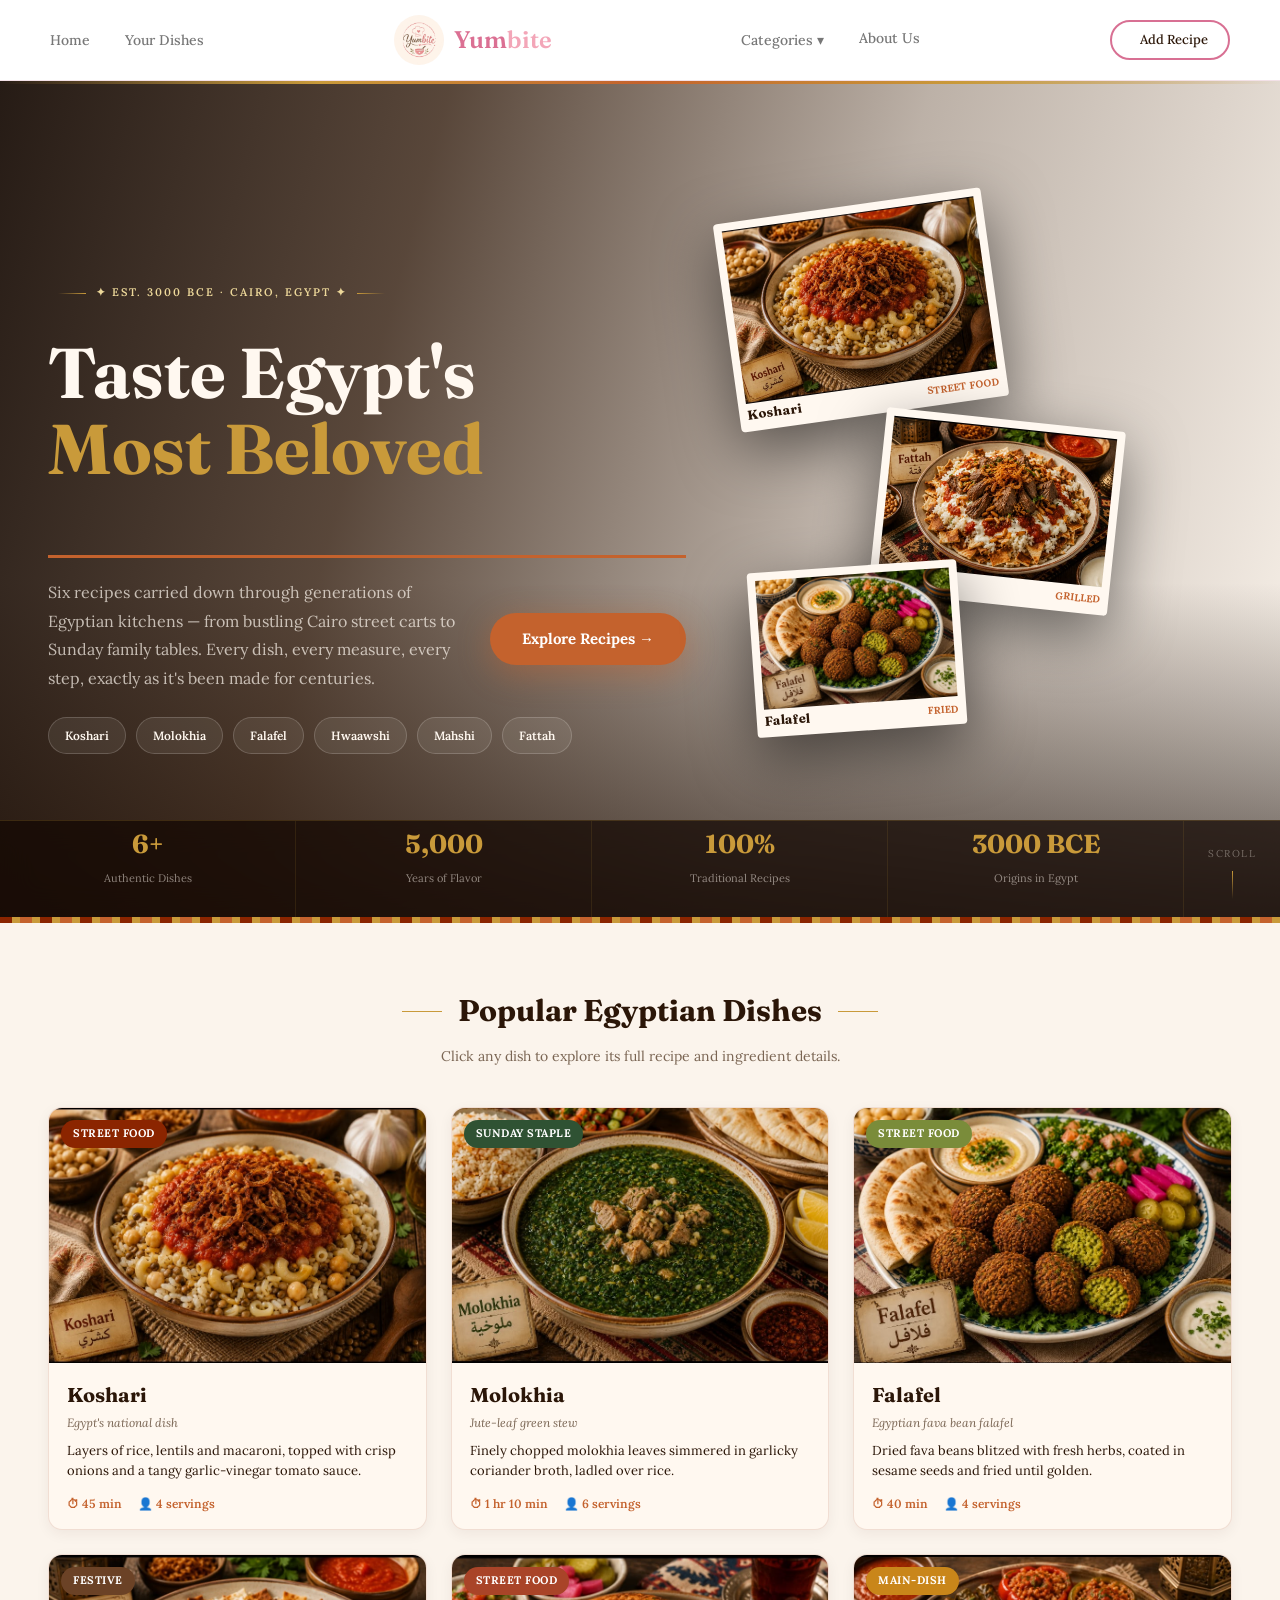
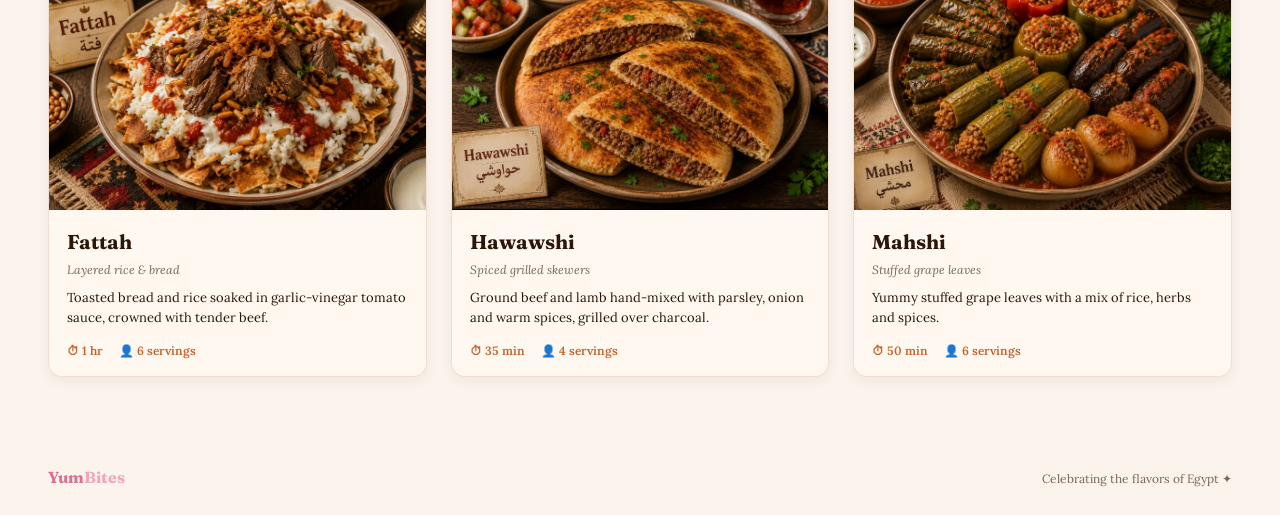
==== commit ce8a8315: "Add files via upload" ====
--- a/Egypt.html
+++ b/Egypt.html
@@ -17,7 +17,7 @@
             </nav>
 
             <div class="logo">
-                <img src="images/logo.jpeg" alt="Yumbite Logo">
+                <img src="logo.jpeg" alt="Yumbite Logo">
                 <h1>Yum<span>bite</span></h1>
             </div>
 
@@ -74,15 +74,15 @@
       </div>
       <div class="hero-right">
         <div class="polaroid polaroid-1">
-          <img src="images/koshari.jpeg" alt="Koshari">
+          <img src="koshari.jpeg" alt="Koshari">
           <div class="polaroid-label"><strong>Koshari</strong><span>Street Food</span></div>
         </div>
         <div class="polaroid polaroid-2">
-          <img src="images/fattah.jpeg" alt="Fattah">
+          <img src="fattah.jpeg" alt="Fattah">
           <div class="polaroid-label"><strong>Fattah</strong><span>Grilled</span></div>
         </div>
         <div class="polaroid polaroid-3">
-          <img src="images/falafel.jpeg" alt="Falafel">
+          <img src="falafel.jpeg" alt="Falafel">
           <div class="polaroid-label"><strong>Falafel</strong><span>Fried</span></div>
         </div>
       </div>
@@ -109,7 +109,7 @@
     <div class="dish-grid">
 
       <a href="#dish-koshari" class="card card-hover" style="animation-delay:.00s;--hero-color:#8B2500">
-        <div class="card-img"><span class="tag">Street Food</span><img src="images/koshari.jpeg" alt="Koshari"></div>
+        <div class="card-img"><span class="tag">Street Food</span><img src="koshari.jpeg" alt="Koshari"></div>
         <div class="card-body">
           <h3>Koshari</h3>
           <p class="sub">Egypt's national dish</p>
@@ -119,7 +119,7 @@
       </a>
 
       <a href="#dish-molokhia" class="card card-hover" style="animation-delay:.07s;--hero-color:#2F5233">
-        <div class="card-img"><span class="tag">Sunday Staple</span><img src="images/molokhia.jpeg" alt="Molokhia"></div>
+        <div class="card-img"><span class="tag">Sunday Staple</span><img src="molokhia.jpeg" alt="Molokhia"></div>
         <div class="card-body">
           <h3>Molokhia</h3>
           <p class="sub">Jute-leaf green stew</p>
@@ -129,7 +129,7 @@
       </a>
 
       <a href="#dish-falafel" class="card card-hover" style="animation-delay:.14s;--hero-color:#7A8C3A">
-        <div class="card-img"><span class="tag">Street Food</span><img src="images/falafel.jpeg" alt="Falafel"></div>
+        <div class="card-img"><span class="tag">Street Food</span><img src="falafel.jpeg" alt="Falafel"></div>
         <div class="card-body">
           <h3>Falafel</h3>
           <p class="sub">Egyptian fava bean falafel</p>
@@ -139,7 +139,7 @@
       </a>
 
       <a href="#dish-fattah" class="card card-hover" style="animation-delay:.21s;--hero-color:#6B4226">
-        <div class="card-img"><span class="tag">Festive</span><img src="images/fattah.jpeg" alt="Fattah"></div>
+        <div class="card-img"><span class="tag">Festive</span><img src="fattah.jpeg" alt="Fattah"></div>
         <div class="card-body">
           <h3>Fattah</h3>
           <p class="sub">Layered rice & bread</p>
@@ -149,7 +149,7 @@
       </a>
 
       <a href="#dish-hawawshi" class="card card-hover" style="animation-delay:.28s;--hero-color:#A94428">
-        <div class="card-img"><span class="tag">Street Food</span><img src="images/hawawshi.jpeg" alt="Hawawshi"></div>
+        <div class="card-img"><span class="tag">Street Food</span><img src="hawawshi.jpeg" alt="Hawawshi"></div>
         <div class="card-body">
           <h3>Hawawshi</h3>
           <p class="sub">Spiced grilled skewers</p>
@@ -159,7 +159,7 @@
       </a>
 
       <a href="#dish-mahshi" class="card card-hover" style="animation-delay:.35s;--hero-color:#C9861A">
-        <div class="card-img"><span class="tag">Main-Dish</span><img src="images/mahshi.jpeg" alt="Mahshi"></div>
+        <div class="card-img"><span class="tag">Main-Dish</span><img src="mahshi.jpeg" alt="Mahshi"></div>
         <div class="card-body">
           <h3>Mahshi</h3>
           <p class="sub">Stuffed grape leaves</p>
@@ -172,11 +172,11 @@
   </section>
   <!-- ============ DISH DETAIL: KOSHARI ============ -->
   <section id="dish-koshari" class="detail" style="--hero-color:#8B2500">
-    <div class="splash"><img src="images/koshari.jpeg" alt="Koshari"><div class="splash-overlay"></div><div class="splash-text"><span class="splash-tag">Street Food</span><h2>Koshari</h2></div><div class="splash-bar"><span></span></div></div>
+    <div class="splash"><img src="koshari.jpeg" alt="Koshari"><div class="splash-overlay"></div><div class="splash-text"><span class="splash-tag">Street Food</span><h2>Koshari</h2></div><div class="splash-bar"><span></span></div></div>
     <div class="detail-left">
       <a href="#home" class="back-btn">←</a>
       <div class="detail-hero">
-        <img src="images/koshari.jpeg" alt="Koshari">
+        <img src="koshari.jpeg" alt="Koshari">
         <div class="detail-hero-text">
           <span class="detail-tag">Street Food</span>
           <h2>Koshari</h2>
@@ -231,11 +231,11 @@
 
   <!-- ============ DISH DETAIL: MOLOKHIA ============ -->
   <section id="dish-molokhia" class="detail" style="--hero-color:#2F5233">
-    <div class="splash"><img src="images/molokhia.jpeg" alt="Molokhia"><div class="splash-overlay"></div><div class="splash-text"><span class="splash-tag">Sunday Staple</span><h2>Molokhia</h2></div><div class="splash-bar"><span></span></div></div>
+    <div class="splash"><img src="molokhia.jpeg" alt="Molokhia"><div class="splash-overlay"></div><div class="splash-text"><span class="splash-tag">Sunday Staple</span><h2>Molokhia</h2></div><div class="splash-bar"><span></span></div></div>
     <div class="detail-left">
       <a href="#home" class="back-btn">←</a>
       <div class="detail-hero">
-        <img src="images/molokhia.jpeg" alt="Molokhia">
+        <img src="molokhia.jpeg" alt="Molokhia">
         <div class="detail-hero-text">
           <span class="detail-tag">Sunday Staple</span>
           <h2>Molokhia</h2>
@@ -290,11 +290,11 @@
 
   <!-- ============ DISH DETAIL: Falafel ============ -->
   <section id="dish-falafel" class="detail" style="--hero-color:#7A8C3A">
-    <div class="splash"><img src="images/falafel.jpeg" alt="Falafel"><div class="splash-overlay"></div><div class="splash-text"><span class="splash-tag">Street Food</span><h2>Falafel</h2></div><div class="splash-bar"><span></span></div></div>
+    <div class="splash"><img src="falafel.jpeg" alt="Falafel"><div class="splash-overlay"></div><div class="splash-text"><span class="splash-tag">Street Food</span><h2>Falafel</h2></div><div class="splash-bar"><span></span></div></div>
     <div class="detail-left">
       <a href="#home" class="back-btn">←</a>
       <div class="detail-hero">
-        <img src="images/falafel.jpeg" alt="Falafel">
+        <img src="falafel.jpeg" alt="Falafel">
         <div class="detail-hero-text">
           <span class="detail-tag">Street Food</span>
           <h2>Falafel</h2>
@@ -349,11 +349,11 @@
 
   <!-- ============ DISH DETAIL: FATTAH ============ -->
   <section id="dish-fattah" class="detail" style="--hero-color:#6B4226">
-    <div class="splash"><img src="images/fattah.jpeg" alt="Fattah"><div class="splash-overlay"></div><div class="splash-text"><span class="splash-tag">Festive</span><h2>Fattah</h2></div><div class="splash-bar"><span></span></div></div>
+    <div class="splash"><img src="fattah.jpeg" alt="Fattah"><div class="splash-overlay"></div><div class="splash-text"><span class="splash-tag">Festive</span><h2>Fattah</h2></div><div class="splash-bar"><span></span></div></div>
     <div class="detail-left">
       <a href="#home" class="back-btn">←</a>
       <div class="detail-hero">
-        <img src="images/fattah.jpeg" alt="Fattah">
+        <img src="fattah.jpeg" alt="Fattah">
         <div class="detail-hero-text">
           <span class="detail-tag">Festive</span>
           <h2>Fattah</h2>
@@ -410,7 +410,7 @@
 <section id="dish-hawawshi" class="detail" style="--hero-color:#A94428">
 
   <div class="splash">
-    <img src="images/hawawshi.jpeg" alt="Hawawshi">
+    <img src="hawawshi.jpeg" alt="Hawawshi">
     <div class="splash-overlay"></div>
 
     <div class="splash-text">
@@ -428,7 +428,7 @@
     <a href="#home" class="back-btn">←</a>
 
     <div class="detail-hero">
-      <img src="images/hawawshi.jpeg" alt="Hawawshi">
+      <img src="hawawshi.jpeg" alt="Hawawshi">
 
       <div class="detail-hero-text">
         <span class="detail-tag">Street Food</span>
@@ -621,11 +621,11 @@
 </section>
   <!-- ============ DISH DETAIL: MAHSHI ============ -->
   <section id="dish-mahshi" class="detail" style="--hero-color:#C9861A">
-    <div class="splash"><img src="images/mahshi.jpeg" alt="Mahshi"><div class="splash-overlay"></div><div class="splash-text"><span class="splash-tag">Main-Dish</span><h2>Mahshi</h2></div><div class="splash-bar"><span></span></div></div>
+    <div class="splash"><img src="mahshi.jpeg" alt="Mahshi"><div class="splash-overlay"></div><div class="splash-text"><span class="splash-tag">Main-Dish</span><h2>Mahshi</h2></div><div class="splash-bar"><span></span></div></div>
     <div class="detail-left">
       <a href="#home" class="back-btn">←</a>
       <div class="detail-hero">
-        <img src="images/mahshi.jpeg" alt="Mahshi">
+        <img src="mahshi.jpeg" alt="Mahshi">
         <div class="detail-hero-text">
           <span class="detail-tag">Main-Dish</span>
           <h2>Mahshi</h2>
